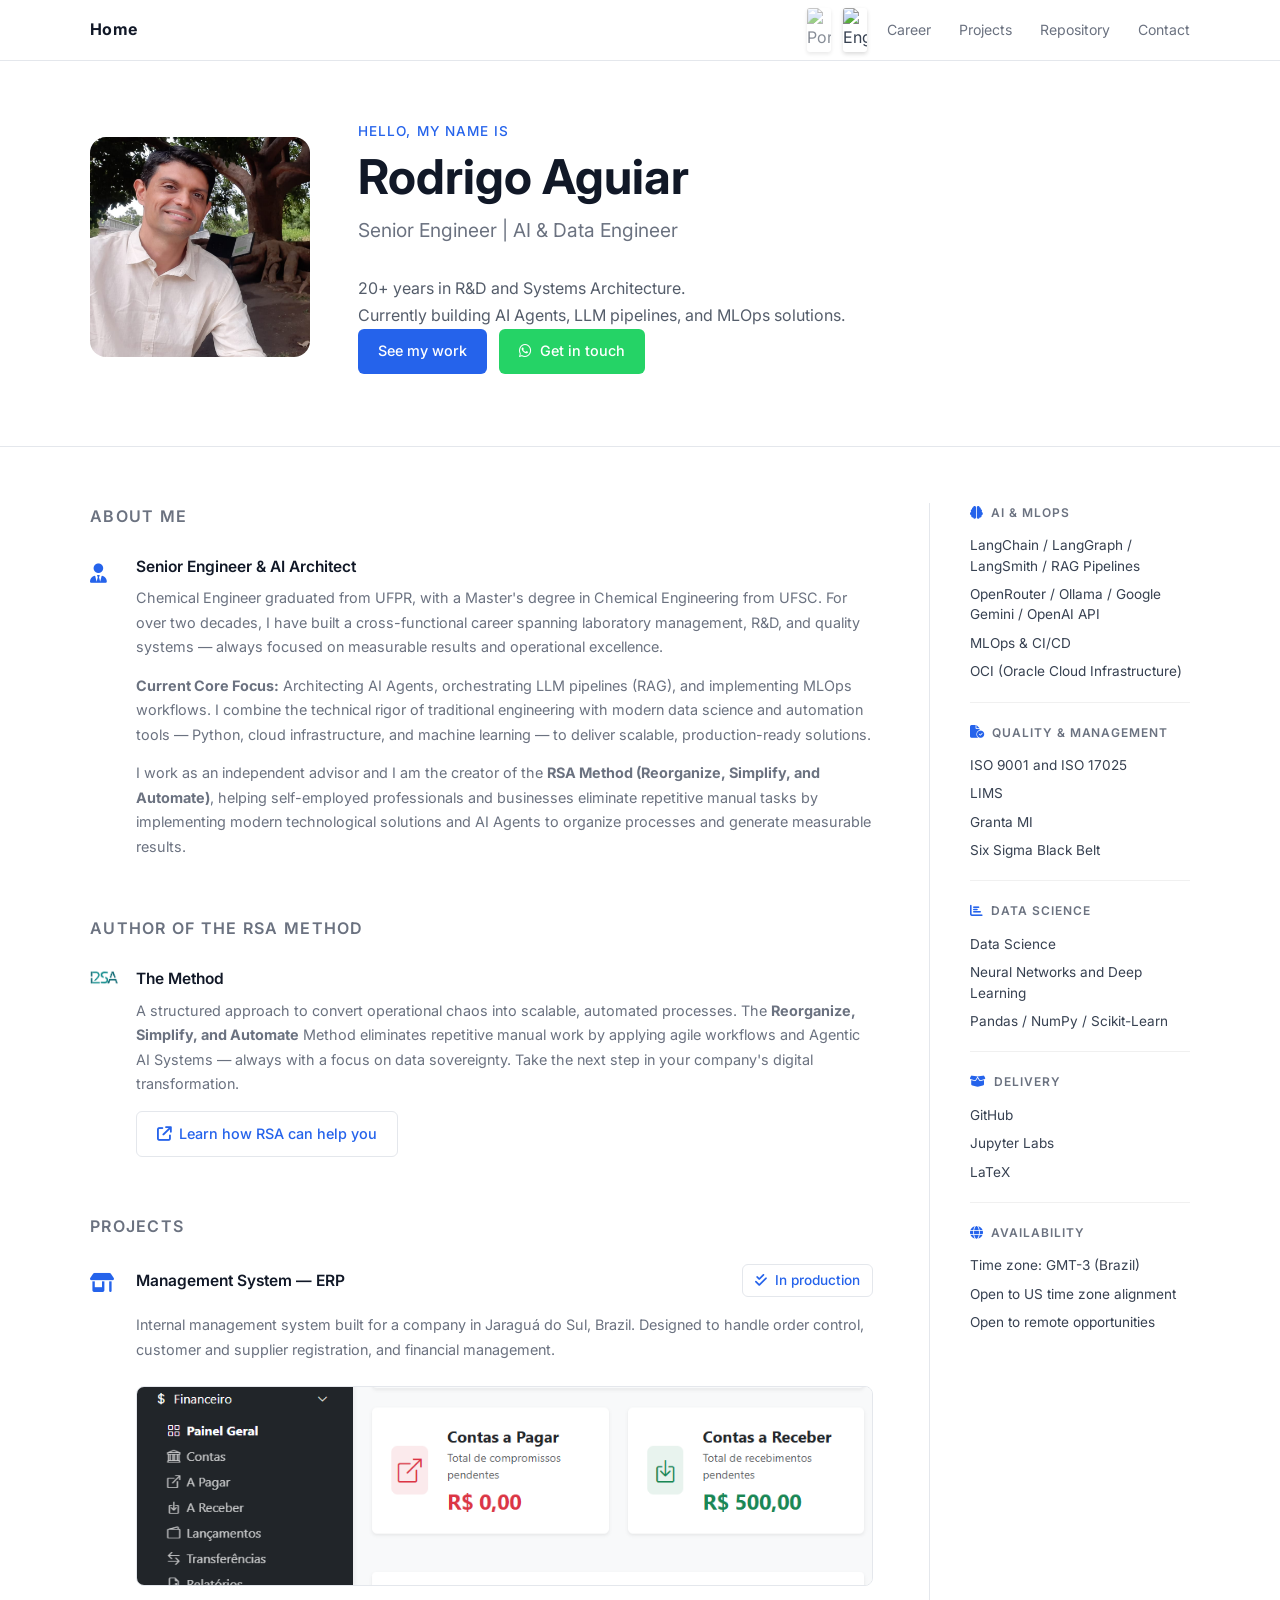
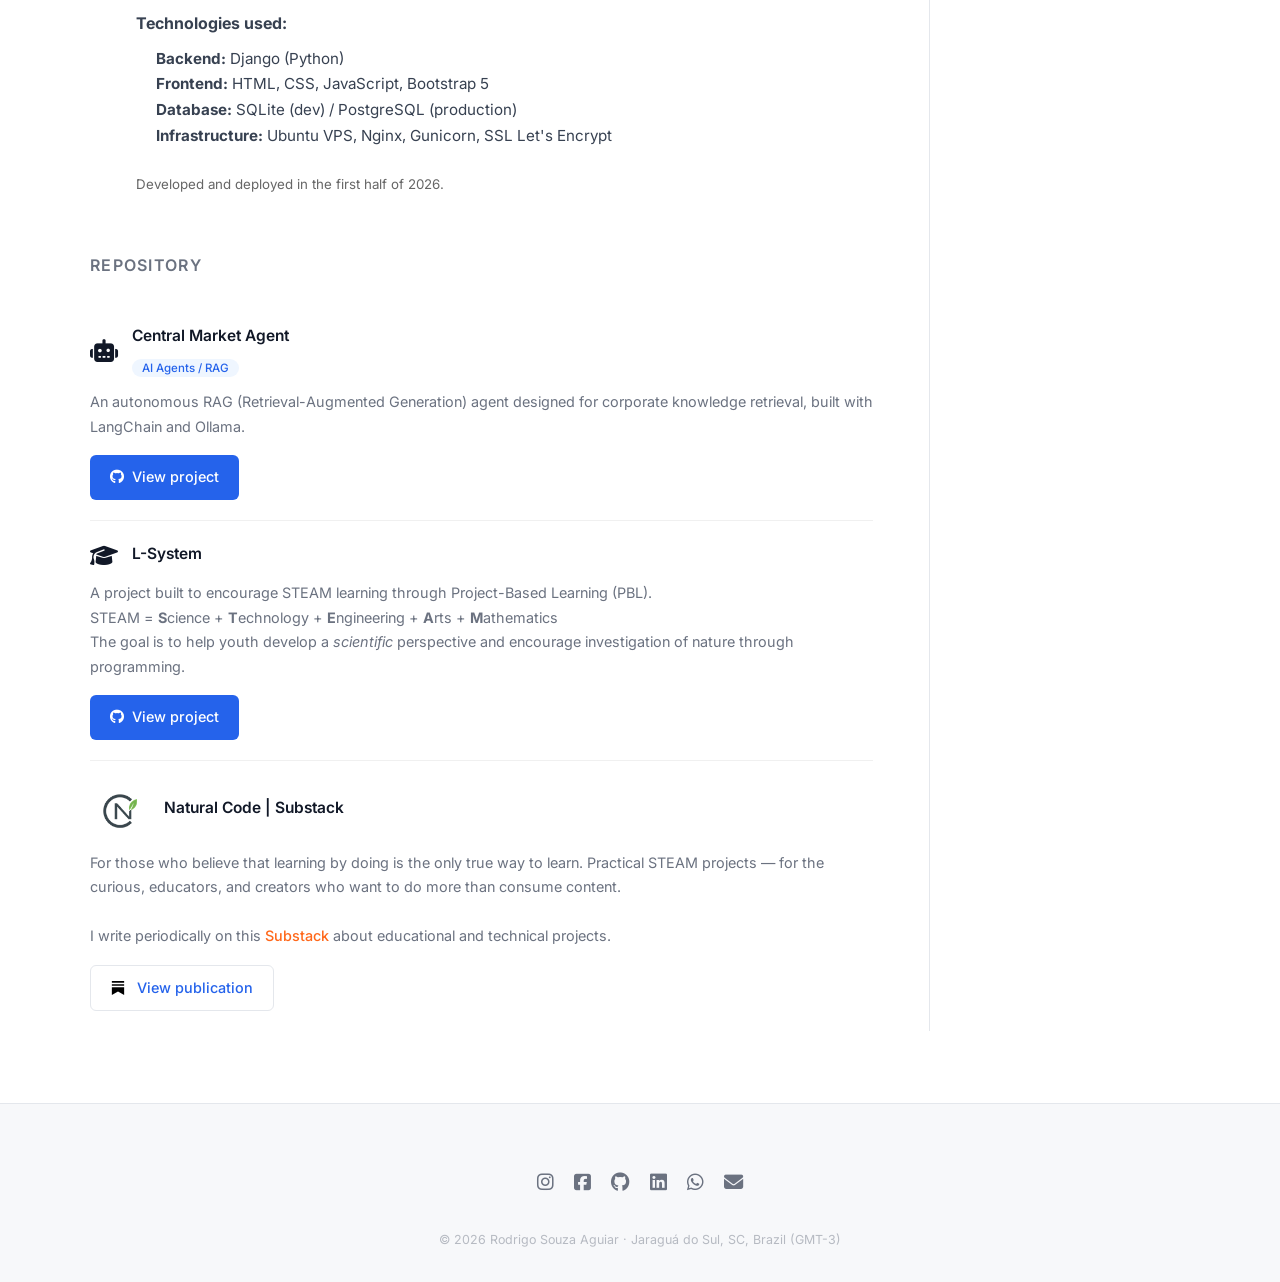
==== en/index.html @ 1381b33f "feat: creation of EN version and global updates." ====
<!DOCTYPE html>
<html lang="en">

<head>
  <meta charset="UTF-8" />
  <meta name="viewport" content="width=device-width, initial-scale=1.0" />
  <title>Rodrigo S. Aguiar | AI & Data Engineer</title>
  <link rel="preconnect" href="https://fonts.googleapis.com" />
  <link rel="preconnect" href="https://fonts.gstatic.com" crossorigin />
  <link href="https://fonts.googleapis.com/css2?family=Inter:wght@300;400;500;600;700&display=swap" rel="stylesheet" />
  <link rel="stylesheet" href="https://cdnjs.cloudflare.com/ajax/libs/font-awesome/6.5.0/css/all.min.css" />
  <link rel="stylesheet" href="../style.css" />
  <meta name="description"
    content="Rodrigo Aguiar - Senior Engineer with 20+ years of experience, currently focused on AI Agents, LLM Orchestration, and MLOps. Chemical Engineer specialized in automation, data science, and quality systems. Open to remote opportunities." />

  <!-- Open Graph -->
  <meta property="og:title" content="Rodrigo S. Aguiar | AI & Data Engineer" />
  <meta property="og:description"
    content="Senior Engineer building AI Agents, MLOps pipelines, and scalable data solutions. 20+ years bridging R&D, Data Science, and Systems Architecture." />
  <meta property="og:type" content="website" />
  <meta property="og:url" content="https://raguiareng.github.io/portfolio/" />
  <meta property="og:image" content="https://raguiareng.github.io/portfolio/images/Rodrigo_Chile.png" />

  <!-- Google tag (gtag.js) -->
  <script async src="https://www.googletagmanager.com/gtag/js?id=G-W9BK12L6K0"></script>
  <script>
    window.dataLayer = window.dataLayer || [];
    function gtag() { dataLayer.push(arguments); }
    gtag('js', new Date());

    gtag('config', 'G-W9BK12L6K0');
  </script>

</head>

<body>

  <!-- ========== NAVBAR ========== -->
  <header class="navbar">
    <div class="container navbar__inner">
      <span class="navbar__logo"><a href="index.html">Home</a></span>

    <!-- SELETOR DE IDIOMAS -->
    <div class="lang-selector">
    <a href="../index.html" title="Portuguese" class="lang-selector__link">
        <img src="https://flagcdn.com/w40/br.png" srcset="https://flagcdn.com/w80/br.png 2x" alt="Portuguese" class="lang-selector__flag">
    </a>
    <a href="index.html" title="English" class="lang-selector__link lang-selector__link--active">
        <img src="https://flagcdn.com/w40/us.png" srcset="https://flagcdn.com/w80/us.png 2x" alt="English" class="lang-selector__flag">
    </a>
    </div>
    <!-- FIM SELETOR DE IDIOMAS -->

      <button class="navbar__toggle" aria-label="Open navigation menu">
        <i class="fa-solid fa-bars"></i>
      </button>

      <nav class="navbar__links">
        <a href="career.html">Career</a>
        <a href="#projeto">Projects</a>
        <a href="#repositorio">Repository</a>
        <a href="#contato">Contact</a>
      </nav>
    </div>
  </header>

  <!-- ========== HERO ========== -->
  <section class="hero">
    <div class="container hero__inner">

      <img src="../images/Rodrigo_Chile.png" alt="Profile photo of Rodrigo Aguiar" class="hero__photo" />

      <div class="hero__text">
        <p class="hero__greeting">Hello, my name is</p>
        <h1 class="hero__name">Rodrigo Aguiar</h1>
        <h2 class="hero__role">Senior Engineer | AI & Data Engineer</h2>
        <p class="hero__subtitle" style="margin-top: 0.5rem; opacity: 0.85;">
          20+ years in R&D and Systems Architecture.<br>Currently building AI Agents, LLM pipelines, and MLOps solutions.
        </p>
        <div class="hero__actions">
          <a href="#projeto" class="btn btn--primary">See my work</a>
          <a href="https://wa.me/5547992704018?text=Hello%20Rodrigo.%20I%20am%20contacting%20you%20through%20your%20website."
            target="_blank" rel="noopener noreferrer" class="btn btn--whatsapp">
            <i class="fa-brands fa-whatsapp"></i> Get in touch
          </a>
        </div>
      </div>

    </div>
  </section>

  <!-- ========== MAIN LAYOUT ========== -->
  <div class="container layout">

    <!-- ========== MAIN CONTENT ========== -->
    <main class="layout__main">

      <!-- ABOUT ME -->
      <section id="sobre" class="section">
        <h2 class="section__title">About Me</h2>

        <div class="project__card">
          <div class="project__card-body">
            <div class="project__icon"><i class="fa-solid fa-user-tie"></i></div>
            <div class="project__info">
              <h3>Senior Engineer & AI Architect</h3>
              <p>
                Chemical Engineer graduated from UFPR, with a Master's degree in Chemical Engineering
                from UFSC. For over two decades, I have built a cross-functional career spanning laboratory management, R&D, and quality systems — always focused on measurable results and operational excellence.
              </p>
              <p>
                <strong>Current Core Focus:</strong> Architecting AI Agents, orchestrating LLM pipelines (RAG), and implementing MLOps workflows. I combine the technical rigor of traditional engineering with modern data science and automation tools — Python, cloud infrastructure, and machine learning — to deliver scalable, production-ready solutions.
              </p>
              <p style="margin-bottom: 0;">
                I work as an independent advisor and I am the creator of the <strong>RSA Method (Reorganize, Simplify, and
                  Automate)</strong>, helping self-employed professionals and businesses eliminate repetitive manual tasks by implementing modern technological solutions and AI Agents to organize processes and generate measurable results.
              </p>
            </div>
          </div>
        </div>
      </section>

      <!-- RSA Method -->
      <section id="rsa" class="section">
        <h2 class="section__title">Author of the RSA Method</h2>

        <div class="project__card">
          <div class="project__card-body">
            <div class="project__icon">
              <img src="../images/RSA_coloridoVerde.png" alt="RSA Method Logo"
                style="width: 100%; max-width: 70px; object-fit: contain;" />
            </div>
            <div class="project__info">
              <h3>The Method</h3>
              <p>
                A structured approach to convert operational chaos into scalable, automated processes. The
                <b>Reorganize, Simplify, and Automate</b> Method eliminates repetitive manual work by applying agile
                workflows and Agentic AI Systems — always with a focus on data sovereignty. Take the next step in your company's digital transformation.
              </p>
              <a href="https://rsa.ia.br" target="_blank" rel="noopener noreferrer" class="btn btn--outline">
                <i class="fa-solid fa-arrow-up-right-from-square"></i> Learn how RSA can help you
              </a>
            </div>
          </div>
        </div>
      </section>

      <!-- PROJECTS -->
      <section id="projeto" class="section">
        <h2 class="section__title">Projects</h2>

        <div class="project__card">
          <div class="project__card-body">
            <div class="project__icon"><i class="fa-solid fa-shop"></i></div>
            <div class="project__info">
              <div style="display: flex; justify-content: space-between; align-items: center; flex-wrap: wrap; gap: 10px; margin-bottom: 1rem;">
                <h3 style="margin: 0;">Management System — ERP</h3>
                <span class="btn btn--outline" style="pointer-events: none; padding: 0.25rem 0.75rem; font-size: 0.85rem;">
                  <i class="fa-solid fa-check-double"></i> In production
                </span>
              </div>

              <p>
                Internal management system built for a company in Jaraguá do Sul, Brazil. Designed to handle order control, customer and supplier registration, and financial management.
              </p>

              <img src="../images/ERP_img01.png" alt="Preview of the ERP Management System" class="project__image" style="margin: 1.5rem 0; width: 100%; border-radius: 8px;" />

              <div class="project__techs" style="margin-bottom: 1.5rem;">
                <h4 style="margin-bottom: 0.5rem; font-size: 1rem;">Technologies used:</h4>
                <ul style="padding-left: 1.25rem; font-size: 0.95rem;">
                  <li><strong>Backend:</strong> Django (Python)</li>
                  <li><strong>Frontend:</strong> HTML, CSS, JavaScript, Bootstrap 5</li>
                  <li><strong>Database:</strong> SQLite (dev) / PostgreSQL (production)</li>
                  <li><strong>Infrastructure:</strong> Ubuntu VPS, Nginx, Gunicorn, SSL Let's Encrypt</li>
                </ul>
              </div>

              <small style="color: var(--color-text-muted, #666); display: block; margin-top: 1rem;">
                Developed and deployed in the first half of 2026.
              </small>
            </div>
          </div>
        </div>

      </section>


      <!-- REPOSITORY -->
      <section id="repositorio" class="section">
        <h2 class="section__title">Repository</h2>

        <div class="repo__card">
          <div class="repo__header">
            <i class="fa-solid fa-robot repo__icon"></i>
            <div>
              <h3>Central Market Agent</h3>
              <span class="repo__tag">AI Agents / RAG</span>
            </div>
          </div>
          <p class="repo__desc">
            An autonomous RAG (Retrieval-Augmented Generation) agent designed for corporate knowledge retrieval, built with LangChain and Ollama.
          </p>
          <a href="https://github.com/RAguiarEng/central_market_agent" target="_blank" rel="noopener noreferrer"
            class="btn btn--primary">
            <i class="fa-brands fa-github"></i> View project
          </a>
        </div>

        <div class="repo__card" style="border-top: 1px solid var(--color-border-subtle);">
          <div class="repo__header">
            <i class="fa-solid fa-graduation-cap repo__icon"></i>
            <div>
              <h3>L-System</h3>
            </div>
          </div>
          <p class="repo__desc">
            A project built to encourage STEAM learning
            through Project-Based Learning (PBL).<br>
            STEAM = <b>S</b>cience + <b>T</b>echnology + <b>E</b>ngineering + <b>A</b>rts + <b>M</b>athematics<br>
            The goal is to help youth develop a <i>scientific</i> perspective and encourage investigation
            of nature through programming.
          </p>
          <a href="https://github.com/RAguiarEng/L-system" target="_blank" rel="noopener noreferrer"
            class="btn btn--primary">
            <i class="fa-brands fa-github"></i> View project
          </a>
        </div>

        <div class="repo__card" style="border-top: 1px solid var(--color-border-subtle);">
          <div class="repo__header">
            <img src="../images/logo_CN_peq.png" alt="Natural Code Logo" style="width: 60px;" />
            <div>
              <h3>Natural Code | Substack</h3>
            </div>
          </div>
          <p class="repo__desc">
            For those who believe that learning by doing is the only true way to learn. Practical STEAM projects — for the curious, educators, and creators who want to do more than consume content.<br><br>
            I write periodically on this <a href="https://codigonatural.substack.com/" target="_blank"
              rel="noopener noreferrer" style="color: #ff6719; font-weight: 500;">Substack</a> about educational and technical projects.
          </p>
          <a href="https://codigonatural.substack.com/" target="_blank" rel="noopener noreferrer"
            class="btn btn--outline">
            <img src="../images/substack.svg" alt="Substack Icon" style="width: 14px; margin-right: 4px;" /> View publication
          </a>
        </div>
      </section>

    </main>

    <!-- ========== SIDEBAR ========== -->
    <aside class="layout__sidebar">

      <!-- AI & MLOps -->
      <div class="sidebar__section">
        <h3 class="sidebar__title">
          <i class="fa-solid fa-brain"></i> AI & MLOps
        </h3>
        <ul class="sidebar__list">
          <li>LangChain / LangGraph / LangSmith / RAG Pipelines</li>
          <li>OpenRouter / Ollama / Google Gemini / OpenAI API</li>
          <li>MLOps & CI/CD</li>
          <li>OCI (Oracle Cloud Infrastructure)</li>
        </ul>
      </div>

      <!-- Quality and Management -->
      <div class="sidebar__section">
        <h3 class="sidebar__title">
          <i class="fa-solid fa-file-circle-check"></i> Quality & Management
        </h3>
        <ul class="sidebar__list">
          <li><a href="https://www.google.com/search?q=ISO+9001" target="_blank" rel="noopener noreferrer">ISO 9001</a>
            and
            <a href="https://www.google.com/search?q=ISO+17025" target="_blank" rel="noopener noreferrer">ISO 17025</a>
          </li>
          <li><a href="https://www.google.com/search?q=LIMS" target="_blank" rel="noopener noreferrer">LIMS</a></li>
          <li><a href="https://www.ansys.com/products/materials/granta-mi" target="_blank"
              rel="noopener noreferrer">Granta MI</a></li>
          <li><a href="https://drive.google.com/file/d/1ZN39htxQnaW3yod-qPVXDo5sMs_pYPU5/view?usp=sharing"
              target="_blank" rel="noopener noreferrer">Six Sigma Black Belt</a></li>
        </ul>
      </div>

      <!-- Data -->
      <div class="sidebar__section">
        <h3 class="sidebar__title">
          <i class="fa-solid fa-chart-bar"></i> Data Science
        </h3>
        <ul class="sidebar__list">
          <li><a href="https://www.credly.com/badges/82000226-1048-4f4b-bc90-7da1aff6fd20/linked_in_profile"
              target="_blank" rel="noopener noreferrer">Data Science</a></li>
          <li><a href="https://www.coursera.org/account/accomplishments/verify/BRV8FBGEFM7U" target="_blank"
              rel="noopener noreferrer">Neural Networks and Deep Learning</a></li>
          <li>Pandas / NumPy / Scikit-Learn</li>
        </ul>
      </div>

      <!-- Delivery -->
      <div class="sidebar__section">
        <h3 class="sidebar__title">
          <i class="fa-solid fa-box-open"></i> Delivery
        </h3>
        <ul class="sidebar__list">
          <li><a href="https://github.com/RAguiarEng" target="_blank" rel="noopener noreferrer">GitHub</a></li>
          <li><a href="https://www.google.com/search?q=what+can+I+develop+with+jupyter+labs" target="_blank"
              rel="noopener noreferrer">Jupyter
              Labs</a></li>
          <li><a href="https://www.google.com/search?q=what+does+LaTeX+code+do" target="_blank"
              rel="noopener noreferrer">LaTeX</a></li>
        </ul>
      </div>

      <!-- Availability -->
      <div class="sidebar__section">
        <h3 class="sidebar__title">
          <i class="fa-solid fa-globe"></i> Availability
        </h3>
        <ul class="sidebar__list">
          <li>Time zone: GMT-3 (Brazil)</li>
          <li>Open to US time zone alignment</li>
          <li>Open to remote opportunities</li>
        </ul>
      </div>

    </aside>

  </div>

  <!-- ========== FOOTER ========== -->
  <footer id="contato" class="footer">
    <div class="container footer__inner">

      <div class="footer__socials">
        <a href="https://www.instagram.com/rsaguiarbr/" target="_blank" rel="noopener noreferrer" title="Instagram">
          <i class="fa-brands fa-instagram"></i>
        </a>
        <a href="https://www.facebook.com/raguiar.eng/" target="_blank" rel="noopener noreferrer" title="Facebook">
          <i class="fa-brands fa-square-facebook"></i>
        </a>
        <a href="https://github.com/RAguiarEng" target="_blank" rel="noopener noreferrer" title="GitHub">
          <i class="fa-brands fa-github"></i>
        </a>
        <a href="https://linkedin.com/in/rsouzaaguiar/" target="_blank" rel="noopener noreferrer" title="LinkedIn">
          <i class="fa-brands fa-linkedin"></i>
        </a>
        <a href="https://wa.me/5547992704018?text=Hello%20Rodrigo.%20I%20am%20contacting%20you%20through%20your%20website."
          target="_blank" rel="noopener noreferrer" title="WhatsApp">
          <i class="fa-brands fa-whatsapp"></i>
        </a>
        <a href="mailto:raguiar.eng@gmail.com?subject=Contact%20via%20website" title="E-mail">
          <i class="fa-solid fa-envelope"></i>
        </a>
      </div>

      <p class="footer__copy">&copy; 2026 Rodrigo Souza Aguiar · Jaraguá do Sul, SC, Brazil (GMT-3)</p>
    </div>
  </footer>

  <!-- Link to JavaScript file -->
  <script src="../js/script_hamburguer.js"></script>

</body>

</html>
---- style.css ----
/* ============================================
   RESET & BASE
   ============================================ */
*,
*::before,
*::after {
  box-sizing: border-box;
  margin: 0;
  padding: 0;
}

:root {
  --color-bg: #ffffff;
  --color-bg-alt: #f7f8fa;
  --color-sidebar: #f0f2f5;
  --color-surface: #ffffff;
  --color-border: #e4e7ec;
  --color-border-subtle: #f0f0f0;
  --color-line-title: #9ca3af;
  --color-primary: #2563eb;
  --color-primary-h: #1d4ed8;
  --color-accent: #7c3aed;
  --color-whatsapp: #25d366;
  --color-whatsapp-h: #1ebe5a;
  --color-text: #374151;
  --color-muted: #6b7280;
  --color-footer-muted: #b6bac2;
  --color-heading: #111827;

  --font-main: 'Inter', sans-serif;

  --radius-sm: 6px;
  --radius-md: 12px;
  --radius-lg: 20px;
  --radius-img: 10px;

  --transition: 0.2s ease;
}

html {
  scroll-behavior: smooth;
}

body {
  font-family: var(--font-main);
  background-color: var(--color-bg);
  color: var(--color-text);
  line-height: 1.7;
  font-size: 1rem;
}

a {
  text-decoration: none;
  color: inherit;
}

ul {
  list-style: none;
}

img {
  max-width: 100%;
  display: block;
}

/* ============================================
   LAYOUT
   ============================================ */
.container {
  width: 90%;
  max-width: 1100px;
  margin: 0 auto;
}

.section {
  padding: 0 0 56px;
}

.section:last-child {
  padding-bottom: 0;
}

.section__title {
  font-size: 1rem;
  font-weight: 600;
  color: var(--color-muted);
  text-transform: uppercase;
  letter-spacing: 0.08em;
  margin-bottom: 24px;
}

/* ============================================
   BUTTONS
   ============================================ */
.btn {
  display: inline-flex;
  align-items: center;
  gap: 8px;
  padding: 10px 20px;
  border-radius: var(--radius-sm);
  font-size: 0.9rem;
  font-weight: 500;
  font-family: var(--font-main);
  cursor: pointer;
  border: none;
  transition: background var(--transition), color var(--transition), transform var(--transition);
}

.btn:hover {
  transform: translateY(-1px);
}

.btn--primary {
  background-color: var(--color-primary);
  color: #fff;
}

.btn--primary:hover {
  background-color: var(--color-primary-h);
}

.btn--outline {
  background: transparent;
  color: var(--color-primary);
  border: 1.5px solid var(--color-border);
}

.btn--outline:hover {
  border-color: var(--color-primary);
  background: #eff6ff;
}

.btn--whatsapp {
  background-color: var(--color-whatsapp);
  color: #fff;
}

.btn--whatsapp:hover {
  background-color: var(--color-whatsapp-h);
}

/* ============================================
   NAVBAR
   ============================================ */
.navbar {
  position: fixed;
  top: 0;
  left: 0;
  right: 0;
  z-index: 100;
  background-color: rgba(255, 255, 255, 0.92);
  backdrop-filter: blur(12px);
  border-bottom: 1px solid var(--color-border);
}

.navbar__inner {
  display: flex;
  align-items: center;
  justify-content: space-between;
  height: 60px;
}

.navbar__logo {
  font-size: 1rem;
  font-weight: 700;
  color: var(--color-heading);
  letter-spacing: 0.02em;
}

.navbar__links {
  display: flex;
  gap: 28px;
}

.navbar__links a {
  font-size: 0.88rem;
  color: var(--color-muted);
  transition: color var(--transition);
}

.navbar__links a:hover {
  color: var(--color-heading);
}

.navbar__toggle {
  display: none;
  /* Esconde o botão por padrão em telas grandes */
  background: none;
  border: none;
  font-size: 1.4rem;
  color: var(--color-heading);
  cursor: pointer;
  padding: 0;
  line-height: 1;
  z-index: 101;
  /* Garante que o botão fique acima do menu quando aberto */
}

/* =========================================
   LANGUAGE SELECTOR
========================================= */
.lang-selector {
  display: flex;
  align-items: center;
  gap: 12px;
  margin-left: auto; /* Empurra o seletor para a direita se houver espaço */
  margin-right: 20px; /* Espaço entre as bandeiras e o menu hamburguer (mobile) ou links (desktop) */
}

.lang-selector__link {
  display: inline-flex;
  transition: transform 0.2s ease, opacity 0.2s ease;
  opacity: 0.6; /* Deixa a bandeira não-selecionada um pouco mais apagada */
}

.lang-selector__link:hover {
  transform: translateY(-2px); /* Efeito de elevação ao passar o mouse */
  opacity: 0.9;
}

.lang-selector__link--active {
  opacity: 1; /* A bandeira do idioma atual fica com 100% de opacidade */
  pointer-events: none; /* Desativa o clique na bandeira do idioma que já está aberto */
}

.lang-selector__flag {
  width: 24px; /* Tamanho da bandeira */
  height: auto;
  border-radius: 3px; /* Cantos levemente arredondados */
  box-shadow: 0 2px 4px rgba(0, 0, 0, 0.15); /* Sombra sutil para destacar do fundo */
  object-fit: cover;
}

/* Ajuste Mobile: Se precisar diminuir margens em telas menores */
@media (max-width: 768px) {
  .lang-selector {
    margin-right: 15px;
    gap: 10px;
  }
}


/* ============================================
   HERO
   ============================================ */
.hero {
  padding: 120px 0 72px;
  background-color: var(--color-bg);
  border-bottom: 1px solid var(--color-border);
}

.hero__inner {
  display: flex;
  flex-direction: row;
  align-items: center;
  gap: 48px;
}

.hero__photo {
  width: 220px;
  height: 220px;
  object-fit: cover;
  border-radius: 16px;
  flex-shrink: 0;
}

.hero__greeting {
  font-size: 0.85rem;
  color: var(--color-primary);
  font-weight: 500;
  letter-spacing: 0.08em;
  text-transform: uppercase;
}

.hero__name {
  font-size: clamp(2rem, 5vw, 3rem);
  font-weight: 700;
  color: var(--color-heading);
  line-height: 1.15;
  margin: 6px 0 10px;
}

.hero__role {
  font-size: clamp(1rem, 2.2vw, 1.2rem);
  font-weight: 400;
  color: var(--color-muted);
  margin-bottom: 28px;
}

.accent {
  color: var(--color-accent);
}

.hero__actions {
  display: flex;
  flex-wrap: wrap;
  gap: 12px;
}

@media (max-width: 640px) {
  .hero__inner {
    flex-direction: column;
    align-items: flex-start;
  }

  .hero__photo {
    width: 160px;
    height: 160px;
  }
}

/* ============================================
   LAYOUT DUAS COLUNAS
   ============================================ */
.layout {
  display: grid;
  grid-template-columns: 1fr 260px;
  gap: 0;
  align-items: start;
  padding-top: 56px;
  padding-bottom: 72px;
}

.layout__main {
  padding-right: 56px;
  border-right: 1px solid var(--color-border);
}

/* ============================================
   SOLUÇÕES
   ============================================ */
.solution__card {
  display: flex;
  gap: 18px;
  align-items: flex-start;
  padding: 20px 0;
  border-bottom: 1px solid var(--color-border-subtle);
}

.solution__card:first-of-type {
  padding-top: 0;
}

.solution__card:last-of-type {
  border-bottom: none;
  padding-bottom: 0;
}

.solution__icon {
  font-size: 1.2rem;
  color: var(--color-primary);
  min-width: 28px;
  padding-top: 3px;
}

.solution__info h3 {
  font-size: 0.97rem;
  font-weight: 600;
  color: var(--color-heading);
  margin-bottom: 4px;
}

.solution__info p {
  font-size: 0.9rem;
  color: var(--color-muted);
  line-height: 1.7;
}

/* ============================================
   PROJETOS
   ============================================ */
.project__card {
  padding: 20px 0;
  border-bottom: 1px solid var(--color-border-subtle);
}

.project__card:first-of-type {
  padding-top: 0;
}

.project__card:last-of-type {
  border-bottom: none;
  padding-bottom: 0;
}

.project__card-body {
  display: flex;
  gap: 18px;
  align-items: flex-start;
}

.project__icon {
  font-size: 1.2rem;
  color: var(--color-primary);
  min-width: 28px;
  padding-top: 3px;
}

.project__info h3 {
  font-size: 0.97rem;
  font-weight: 600;
  color: var(--color-heading);
  margin-bottom: 6px;
}

.project__info p {
  font-size: 0.9rem;
  color: var(--color-muted);
  line-height: 1.7;
  margin-bottom: 14px;
}

.project__image {
  width: 100%;
  height: 200px;
  object-fit: cover;
  border-radius: var(--radius-img);
  margin: 16px 0 14px;
  border: 1px solid var(--color-border);
}

/* ============================================
   REPOSITÓRIO
   ============================================ */
.repo__card {
  padding: 20px 0;
}

.repo__header {
  display: flex;
  align-items: center;
  gap: 14px;
  margin-bottom: 10px;
}

.repo__icon {
  font-size: 1.4rem;
  color: var(--color-heading);
}

.repo__header h3 {
  font-size: 0.97rem;
  font-weight: 600;
  color: var(--color-heading);
  margin-bottom: 4px;
}

.repo__tag {
  font-size: 0.72rem;
  color: var(--color-primary);
  background: #eff6ff;
  padding: 2px 10px;
  border-radius: var(--radius-lg);
  font-weight: 500;
}

.repo__desc {
  font-size: 0.9rem;
  color: var(--color-muted);
  margin-bottom: 16px;
  line-height: 1.7;
}

/* ============================================
   SIDEBAR
   ============================================ */
.layout__sidebar {
  position: sticky;
  top: 80px;
  padding-left: 40px;
  display: flex;
  flex-direction: column;
}

.sidebar__section {
  padding: 20px 0;
  border-bottom: 1px solid var(--color-border-subtle);
}

.sidebar__section:first-child {
  padding-top: 0;
}

.sidebar__section:last-child {
  border-bottom: none;
}

.sidebar__title {
  font-size: 0.75rem;
  font-weight: 600;
  color: var(--color-muted);
  text-transform: uppercase;
  letter-spacing: 0.08em;
  margin-bottom: 12px;
  display: flex;
  align-items: center;
  gap: 7px;
}

.sidebar__title i {
  color: var(--color-primary);
  font-size: 0.8rem;
}

.sidebar__list {
  display: flex;
  flex-direction: column;
  gap: 8px;
}

.sidebar__list li {
  font-size: 0.85rem;
  color: var(--color-text);
  line-height: 1.5;
}

/* ============================================
   FOOTER
   ============================================ */
.footer {
  background-color: var(--color-bg-alt);
  border-top: 1px solid var(--color-border);
  padding: 48px 0 32px;
  text-align: center;
}

.footer__inner {
  display: flex;
  flex-direction: column;
  align-items: center;
  gap: 10px;
}

.footer__name {
  font-size: 1rem;
  font-weight: 700;
  color: var(--color-heading);
}

.footer__sub {
  font-size: 0.85rem;
  color: var(--color-muted);
}

.footer__socials {
  display: flex;
  gap: 20px;
  margin: 14px 0;
}

.footer__socials a {
  font-size: 1.2rem;
  color: var(--color-muted);
  transition: color var(--transition), transform var(--transition);
}

.footer__socials a:hover {
  color: var(--color-primary);
  transform: translateY(-2px);
}

.footer__socials a[href*="wa.me"]:hover {
  color: var(--color-whatsapp);
}

.footer__copy {
  font-size: 0.78rem;
  color: var(--color-footer-muted);
  margin-top: 6px;
}

/* ============================================
   RESPONSIVO
   ============================================ */
@media (max-width: 900px) {
  .layout {
    grid-template-columns: 1fr;
  }

  .layout__main {
    padding-right: 0;
    border-right: none;
    border-bottom: 1px solid var(--color-border);
    padding-bottom: 40px;
  }

  .layout__sidebar {
    position: static;
    padding-left: 0;
    padding-top: 40px;
    display: grid;
    grid-template-columns: repeat(auto-fit, minmax(180px, 1fr));
    gap: 0 32px;
  }

  /* Mostra o botão do menu hambúrguer em telas pequenas */
  .navbar__toggle {
    display: block;
  }

  /* NOVO: Esconde os links por padrão em telas pequenas e prepara para o menu mobile */
  .navbar__links {
    display: none;
    /* Esconde o menu por padrão */
    flex-direction: column;
    position: fixed;
    top: 0;
    right: 0;
    width: 180px;
    height: 100vh;
    background-color: var(--color-bg);
    /* Fundo do menu mobile */
    padding: 80px 20px 20px;
    /* Espaçamento superior para não cobrir o logo */
    box-shadow: -2px 0 10px rgba(0, 0, 0, 0.1);
    transition: transform 0.3s ease-in-out;
    transform: translateX(100%);
    /* Esconde o menu para a direita */
    z-index: 99;
    /* Fica abaixo do botão de toggle */
    align-items: flex-start;
    /* Alinha os itens à esquerda */
    gap: 20px;
    /* Espaçamento entre os links */
  }

  /* Classe para mostrar o menu mobile */
  .navbar__links--open {
    transform: translateX(0);
    /* Move o menu para a posição visível */
    display: flex;
    /* Garante que o menu seja exibido */
  }

  .navbar__links a {
    font-size: 1.2rem;
    /* Aumenta o tamanho da fonte para mobile */
    color: var(--color-heading);
    padding: 10px 0;
    width: 100%;
    border-bottom: 1px solid var(--color-border-subtle);
  }

  .navbar__links a:last-child {
    border-bottom: none;
  }

}

@media (max-width: 480px) {
  .hero__actions {
    flex-direction: column;
  }

  .btn {
    width: 100%;
    justify-content: center;
  }
}

/* ============================================
   PAGE HEADER (quemsou.html)
   ============================================ */
.page-header {
  padding: 100px 0 56px;
  border-bottom: 1px solid var(--color-border);
  background-color: var(--color-bg);
}

.page-header__inner {
  display: flex;
  flex-direction: row;
  align-items: center;
  gap: 48px;
}

.page-header__photo {
  width: 180px;
  height: 180px;
  object-fit: cover;
  border-radius: 16px;
  flex-shrink: 0;
  border: 1px solid var(--color-border);
}

/* ============================================
   SOBRE — PARÁGRAFOS
   ============================================ */
.about__paragraph {
  font-size: 0.95rem;
  color: var(--color-text);
  line-height: 1.8;
  margin-bottom: 16px;
}

.about__paragraph:last-child {
  margin-bottom: 0;
}

/* ============================================
   TIMELINE
   ============================================ */
.timeline {
  display: flex;
  flex-direction: column;
  gap: 0;
}

.timeline__item {
  display: flex;
  gap: 20px;
  padding: 20px 0;
  border-bottom: 1px solid var(--color-border-subtle);
}

.timeline__item:first-child {
  padding-top: 0;
}

.timeline__item:last-child {
  border-bottom: none;
  padding-bottom: 0;
}

.timeline__marker {
  width: 10px;
  height: 10px;
  min-width: 10px;
  background-color: var(--color-primary);
  border-radius: 50%;
  margin-top: 7px;
}

.timeline__content {
  display: flex;
  flex-direction: column;
  gap: 4px;
}

.timeline__period {
  font-size: 0.78rem;
  color: var(--color-primary);
  font-weight: 500;
  text-transform: uppercase;
  letter-spacing: 0.06em;
}

.timeline__title {
  font-size: 0.97rem;
  font-weight: 600;
  color: var(--color-heading);
  margin: 2px 0 6px;
}

.timeline__desc {
  font-size: 0.9rem;
  color: var(--color-muted);
  line-height: 1.7;
}

/* Lista principal de entregas dentro de um item da timeline */
.timeline__list {
  display: flex;
  flex-direction: column;
  gap: 20px;
  margin-top: 4px;
}

/* Cada entrega da lista principal */
.timeline__list>li {
  padding-left: 14px;
  border-left: 2px solid var(--color-border);
  font-size: 0.9rem;
  color: var(--color-muted);
  line-height: 1.75;
}

/* Rótulo em negrito de cada entrega */
.timeline__list>li>b {
  display: block;
  font-size: 0.9rem;
  font-weight: 600;
  color: var(--color-heading);
  margin-bottom: 4px;
}

/* Sublista de ferramentas (Pandas, Power BI, etc.) */
.timeline__sublist {
  display: flex;
  flex-direction: column;
  gap: 2px;
  margin-top: 8px;
  padding-left: 12px;
}

.timeline__sublist>li {
  font-size: 0.85rem;
  color: var(--color-muted);
  padding-left: 10px;
  position: relative;
}

.timeline__sublist>li::before {
  content: '–';
  position: absolute;
  left: 0;
  color: var(--color-border);
}

/* Links dentro da timeline */
.timeline__desc a,
.timeline__list a {
  color: var(--color-primary);
  font-weight: 500;
  border-bottom: 1px solid transparent;
  transition: border-color var(--transition);
}

.timeline__desc a:hover,
.timeline__list a:hover {
  border-bottom-color: var(--color-primary);
}

/* Lista de publicações (Graduação) */
.timeline__publications {
  display: flex;
  flex-direction: column;
  gap: 8px;
  margin-top: 10px;
}

.timeline__publications>li {
  font-size: 0.88rem;
  color: var(--color-muted);
  padding-left: 14px;
  border-left: 2px solid var(--color-border);
  line-height: 1.6;
}

.timeline__publications>li a {
  color: var(--color-primary);
  font-weight: 500;
  border-bottom: 1px solid transparent;
  transition: border-color var(--transition);
}

.timeline__publications>li a:hover {
  border-bottom-color: var(--color-primary);
}

/* ============================================
   NAVBAR — LINK ATIVO
   ============================================ */
.navbar__link--active {
  color: var(--color-heading) !important;
  font-weight: 500;
}

/* ============================================
   RESPONSIVO — PAGE HEADER
   ============================================ */
@media (max-width: 640px) {
  .page-header__inner {
    flex-direction: column;
    align-items: flex-start;
  }

  .page-header__photo {
    width: 130px;
    height: 130px;
  }
}

/* ============================================
   AGE PROGRESS BAR
   ============================================ */
.age-bar__wrapper {
  margin-top: 12px;
}

.age-bar__labels {
  display: flex;
  justify-content: space-between;
  align-items: center;
  margin-bottom: 6px;
}

.age-bar__labels span {
  font-size: 0.8rem;
  font-weight: 600;
  color: var(--color-muted);
}

.age-bar__track {
  position: relative;
  height: 6px;
  background-color: var(--color-border);
  border-radius: 3px;
  overflow: visible;
}

.age-bar__fill {
  height: 100%;
  background-color: var(--color-primary);
  border-radius: 3px 0 0 3px;
  transition: width 1s ease;
}

.age-bar__ticks {
  position: absolute;
  top: 0;
  left: 0;
  width: 100%;
  height: 100%;
  display: flex;
  justify-content: space-between;
  align-items: center;
  padding: 0 2px;
  pointer-events: none;
}

.age-bar__ticks span {
  display: block;
  width: 1px;
  height: 10px;
  background-color: var(--color-bg);
  opacity: 0.6;
  flex-shrink: 0;
}
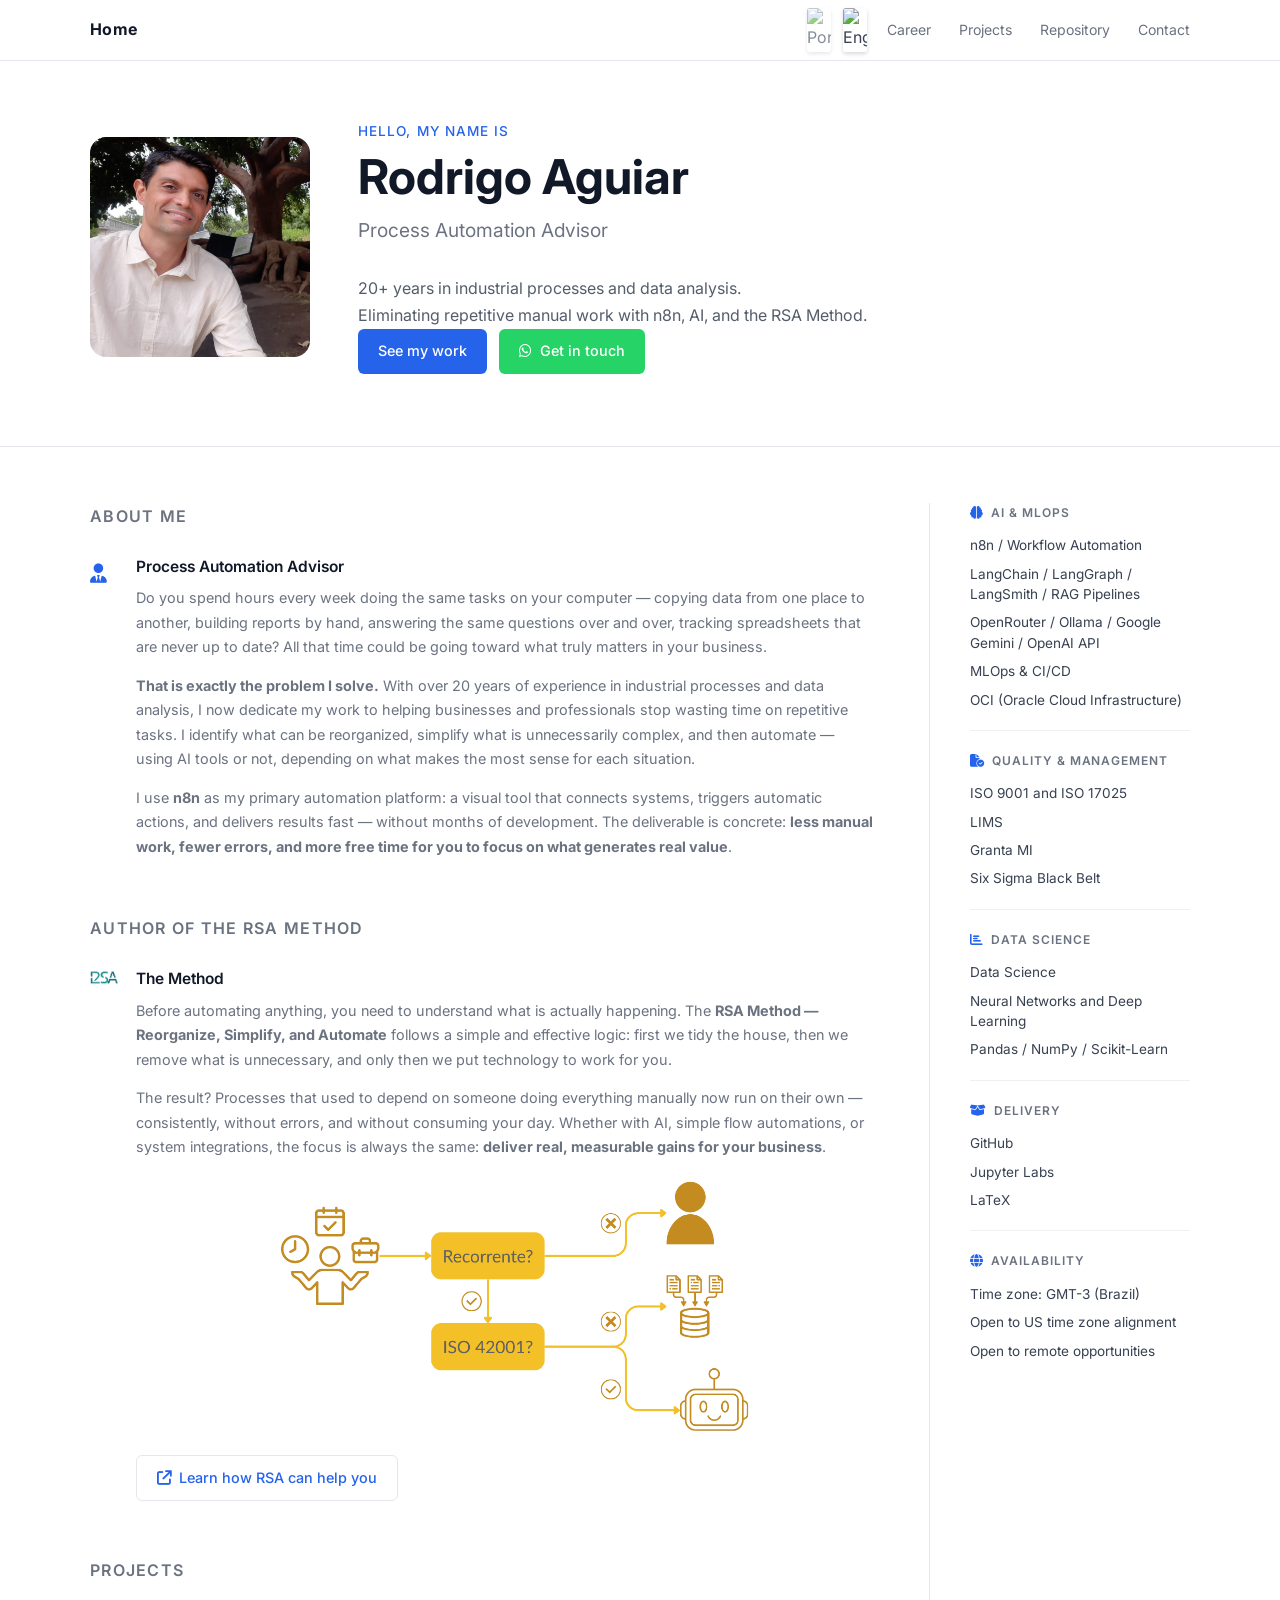
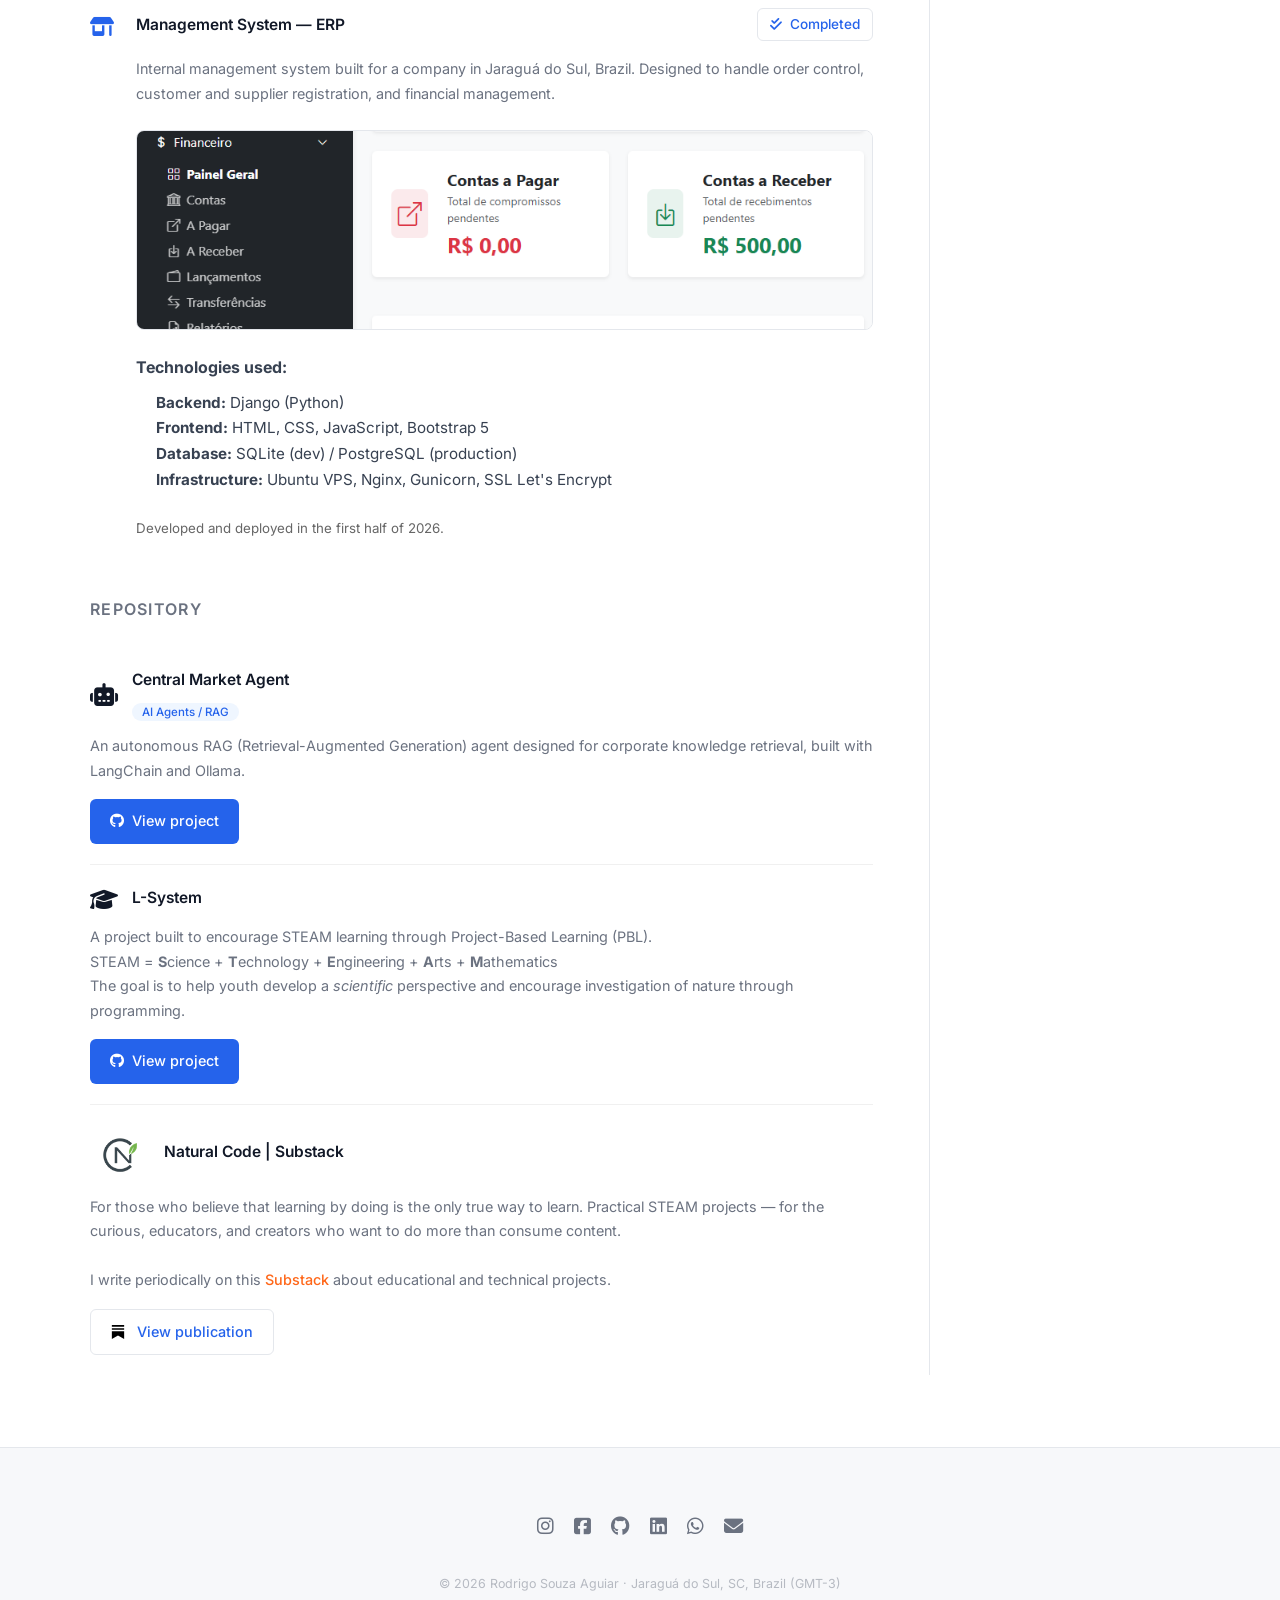
==== commit 1f236fa6: "fix: atualiza index en" ====
--- a/en/index.html
+++ b/en/index.html
@@ -4,22 +4,28 @@
 <head>
   <meta charset="UTF-8" />
   <meta name="viewport" content="width=device-width, initial-scale=1.0" />
-  <title>Rodrigo S. Aguiar | AI & Data Engineer</title>
+  <title>Rodrigo S. Aguiar | Process Automation Advisor</title>
   <link rel="preconnect" href="https://fonts.googleapis.com" />
   <link rel="preconnect" href="https://fonts.gstatic.com" crossorigin />
   <link href="https://fonts.googleapis.com/css2?family=Inter:wght@300;400;500;600;700&display=swap" rel="stylesheet" />
   <link rel="stylesheet" href="https://cdnjs.cloudflare.com/ajax/libs/font-awesome/6.5.0/css/all.min.css" />
   <link rel="stylesheet" href="../style.css" />
   <meta name="description"
-    content="Rodrigo Aguiar - Senior Engineer with 20+ years of experience, currently focused on AI Agents, LLM Orchestration, and MLOps. Chemical Engineer specialized in automation, data science, and quality systems. Open to remote opportunities." />
+    content="Rodrigo Aguiar — Process Automation Advisor. I help businesses and professionals eliminate repetitive manual tasks using n8n, AI, and the RSA Method (Reorganize, Simplify, and Automate). Jaraguá do Sul, SC, Brazil." />
+  <link rel="canonical" href="https://raguiar.eng.br/en/" />
+  <link rel="sitemap" type="application/xml" href="/sitemap.xml" />
 
   <!-- Open Graph -->
-  <meta property="og:title" content="Rodrigo S. Aguiar | AI & Data Engineer" />
+  <meta property="og:title" content="Rodrigo S. Aguiar | Process Automation Advisor" />
   <meta property="og:description"
-    content="Senior Engineer building AI Agents, MLOps pipelines, and scalable data solutions. 20+ years bridging R&D, Data Science, and Systems Architecture." />
+    content="Process Automation Advisor helping businesses eliminate repetitive manual work with n8n, AI, and the RSA Method. Fast delivery, measurable results." />
   <meta property="og:type" content="website" />
-  <meta property="og:url" content="https://raguiareng.github.io/portfolio/" />
-  <meta property="og:image" content="https://raguiareng.github.io/portfolio/images/Rodrigo_Chile.png" />
+  <meta property="og:url" content="https://raguiar.eng.br/en/" />
+  <meta property="og:image" content="https://raguiar.eng.br/images/Rodrigo_Chile.png" />
+
+  <!-- hreflang -->
+  <link rel="alternate" hreflang="pt-BR" href="https://raguiar.eng.br/" />
+  <link rel="alternate" hreflang="en" href="https://raguiar.eng.br/en/" />
 
   <!-- Google tag (gtag.js) -->
   <script async src="https://www.googletagmanager.com/gtag/js?id=G-W9BK12L6K0"></script>
@@ -40,17 +46,18 @@
     <div class="container navbar__inner">
       <span class="navbar__logo"><a href="index.html">Home</a></span>
 
-    <!-- SELETOR DE IDIOMAS -->
-    <div class="lang-selector">
-    <a href="../index.html" title="Portuguese" class="lang-selector__link">
-        <img src="https://flagcdn.com/w40/br.png" srcset="https://flagcdn.com/w80/br.png 2x" alt="Portuguese" class="lang-selector__flag">
-    </a>
-    <a href="index.html" title="English" class="lang-selector__link lang-selector__link--active">
-        <img src="https://flagcdn.com/w40/us.png" srcset="https://flagcdn.com/w80/us.png 2x" alt="English" class="lang-selector__flag">
-    </a>
-    </div>
-    <!-- FIM SELETOR DE IDIOMAS -->
-
+      <!-- LANGUAGE SELECTOR -->
+      <div class="lang-selector">
+        <a href="../index.html" title="Portuguese" class="lang-selector__link">
+          <img src="https://flagcdn.com/w40/br.png" srcset="https://flagcdn.com/w80/br.png 2x" alt="Portuguese" class="lang-selector__flag">
+        </a>
+        <a href="index.html" title="English" class="lang-selector__link lang-selector__link--active">
+          <img src="https://flagcdn.com/w40/us.png" srcset="https://flagcdn.com/w80/us.png 2x" alt="English" class="lang-selector__flag">
+        </a>
+      </div>
+      <!-- END LANGUAGE SELECTOR -->
+
+      <!-- Hamburger menu button -->
       <button class="navbar__toggle" aria-label="Open navigation menu">
         <i class="fa-solid fa-bars"></i>
       </button>
@@ -73,9 +80,9 @@
       <div class="hero__text">
         <p class="hero__greeting">Hello, my name is</p>
         <h1 class="hero__name">Rodrigo Aguiar</h1>
-        <h2 class="hero__role">Senior Engineer | AI & Data Engineer</h2>
+        <h2 class="hero__role">Process Automation Advisor</h2>
         <p class="hero__subtitle" style="margin-top: 0.5rem; opacity: 0.85;">
-          20+ years in R&D and Systems Architecture.<br>Currently building AI Agents, LLM pipelines, and MLOps solutions.
+          20+ years in industrial processes and data analysis.<br>Eliminating repetitive manual work with n8n, AI, and the RSA Method.
         </p>
         <div class="hero__actions">
           <a href="#projeto" class="btn btn--primary">See my work</a>
@@ -103,17 +110,15 @@
           <div class="project__card-body">
             <div class="project__icon"><i class="fa-solid fa-user-tie"></i></div>
             <div class="project__info">
-              <h3>Senior Engineer & AI Architect</h3>
-              <p>
-                Chemical Engineer graduated from UFPR, with a Master's degree in Chemical Engineering
-                from UFSC. For over two decades, I have built a cross-functional career spanning laboratory management, R&D, and quality systems — always focused on measurable results and operational excellence.
-              </p>
-              <p>
-                <strong>Current Core Focus:</strong> Architecting AI Agents, orchestrating LLM pipelines (RAG), and implementing MLOps workflows. I combine the technical rigor of traditional engineering with modern data science and automation tools — Python, cloud infrastructure, and machine learning — to deliver scalable, production-ready solutions.
+              <h3>Process Automation Advisor</h3>
+              <p>
+                Do you spend hours every week doing the same tasks on your computer — copying data from one place to another, building reports by hand, answering the same questions over and over, tracking spreadsheets that are never up to date? All that time could be going toward what truly matters in your business.
+              </p>
+              <p>
+                <strong>That is exactly the problem I solve.</strong> With over 20 years of experience in industrial processes and data analysis, I now dedicate my work to helping businesses and professionals stop wasting time on repetitive tasks. I identify what can be reorganized, simplify what is unnecessarily complex, and then automate — using AI tools or not, depending on what makes the most sense for each situation.
               </p>
               <p style="margin-bottom: 0;">
-                I work as an independent advisor and I am the creator of the <strong>RSA Method (Reorganize, Simplify, and
-                  Automate)</strong>, helping self-employed professionals and businesses eliminate repetitive manual tasks by implementing modern technological solutions and AI Agents to organize processes and generate measurable results.
+                I use <strong>n8n</strong> as my primary automation platform: a visual tool that connects systems, triggers automatic actions, and delivers results fast — without months of development. The deliverable is concrete: <strong>less manual work, fewer errors, and more free time for you to focus on what generates real value</strong>.
               </p>
             </div>
           </div>
@@ -133,10 +138,22 @@
             <div class="project__info">
               <h3>The Method</h3>
               <p>
-                A structured approach to convert operational chaos into scalable, automated processes. The
-                <b>Reorganize, Simplify, and Automate</b> Method eliminates repetitive manual work by applying agile
-                workflows and Agentic AI Systems — always with a focus on data sovereignty. Take the next step in your company's digital transformation.
-              </p>
+                Before automating anything, you need to understand what is actually happening. The
+                <b>RSA Method — Reorganize, Simplify, and Automate</b> follows a simple and effective logic:
+                first we tidy the house, then we remove what is unnecessary, and only then we put
+                technology to work for you.
+              </p>
+              <p>
+                The result? Processes that used to depend on someone doing everything manually now run
+                on their own — consistently, without errors, and without consuming your day. Whether with AI,
+                simple flow automations, or system integrations, the focus is always the same:
+                <strong>deliver real, measurable gains for your business</strong>.
+              </p>
+              <img
+                src="../images/Automatiza_retangular_branco.png"
+                alt="Illustration of the RSA Method automation flow"
+                style="width: 100%; max-width: 560px; display: block; margin: 1.25rem auto 1.5rem; border-radius: 10px; opacity: 0.92;"
+              />
               <a href="https://rsa.ia.br" target="_blank" rel="noopener noreferrer" class="btn btn--outline">
                 <i class="fa-solid fa-arrow-up-right-from-square"></i> Learn how RSA can help you
               </a>
@@ -153,19 +170,23 @@
           <div class="project__card-body">
             <div class="project__icon"><i class="fa-solid fa-shop"></i></div>
             <div class="project__info">
+              <!-- Header with Title and Status -->
               <div style="display: flex; justify-content: space-between; align-items: center; flex-wrap: wrap; gap: 10px; margin-bottom: 1rem;">
                 <h3 style="margin: 0;">Management System — ERP</h3>
                 <span class="btn btn--outline" style="pointer-events: none; padding: 0.25rem 0.75rem; font-size: 0.85rem;">
-                  <i class="fa-solid fa-check-double"></i> In production
+                  <i class="fa-solid fa-check-double"></i> Completed
                 </span>
               </div>
 
+              <!-- Description -->
               <p>
                 Internal management system built for a company in Jaraguá do Sul, Brazil. Designed to handle order control, customer and supplier registration, and financial management.
               </p>
 
+              <!-- Featured Image -->
               <img src="../images/ERP_img01.png" alt="Preview of the ERP Management System" class="project__image" style="margin: 1.5rem 0; width: 100%; border-radius: 8px;" />
 
+              <!-- Technologies -->
               <div class="project__techs" style="margin-bottom: 1.5rem;">
                 <h4 style="margin-bottom: 0.5rem; font-size: 1rem;">Technologies used:</h4>
                 <ul style="padding-left: 1.25rem; font-size: 0.95rem;">
@@ -176,6 +197,7 @@
                 </ul>
               </div>
 
+              <!-- Card Footer -->
               <small style="color: var(--color-text-muted, #666); display: block; margin-top: 1rem;">
                 Developed and deployed in the first half of 2026.
               </small>
@@ -254,20 +276,21 @@
       <!-- AI & MLOps -->
       <div class="sidebar__section">
         <h3 class="sidebar__title">
-          <i class="fa-solid fa-brain"></i> AI & MLOps
-        </h3>
-        <ul class="sidebar__list">
+          <i class="fa-solid fa-brain"></i> AI &amp; MLOps
+        </h3>
+        <ul class="sidebar__list">
+          <li>n8n / Workflow Automation</li>
           <li>LangChain / LangGraph / LangSmith / RAG Pipelines</li>
           <li>OpenRouter / Ollama / Google Gemini / OpenAI API</li>
-          <li>MLOps & CI/CD</li>
+          <li>MLOps &amp; CI/CD</li>
           <li>OCI (Oracle Cloud Infrastructure)</li>
         </ul>
       </div>
 
-      <!-- Quality and Management -->
-      <div class="sidebar__section">
-        <h3 class="sidebar__title">
-          <i class="fa-solid fa-file-circle-check"></i> Quality & Management
+      <!-- Quality & Management -->
+      <div class="sidebar__section">
+        <h3 class="sidebar__title">
+          <i class="fa-solid fa-file-circle-check"></i> Quality &amp; Management
         </h3>
         <ul class="sidebar__list">
           <li><a href="https://www.google.com/search?q=ISO+9001" target="_blank" rel="noopener noreferrer">ISO 9001</a>
@@ -282,7 +305,7 @@
         </ul>
       </div>
 
-      <!-- Data -->
+      <!-- Data Science -->
       <div class="sidebar__section">
         <h3 class="sidebar__title">
           <i class="fa-solid fa-chart-bar"></i> Data Science
@@ -304,8 +327,7 @@
         <ul class="sidebar__list">
           <li><a href="https://github.com/RAguiarEng" target="_blank" rel="noopener noreferrer">GitHub</a></li>
           <li><a href="https://www.google.com/search?q=what+can+I+develop+with+jupyter+labs" target="_blank"
-              rel="noopener noreferrer">Jupyter
-              Labs</a></li>
+              rel="noopener noreferrer">Jupyter Labs</a></li>
           <li><a href="https://www.google.com/search?q=what+does+LaTeX+code+do" target="_blank"
               rel="noopener noreferrer">LaTeX</a></li>
         </ul>
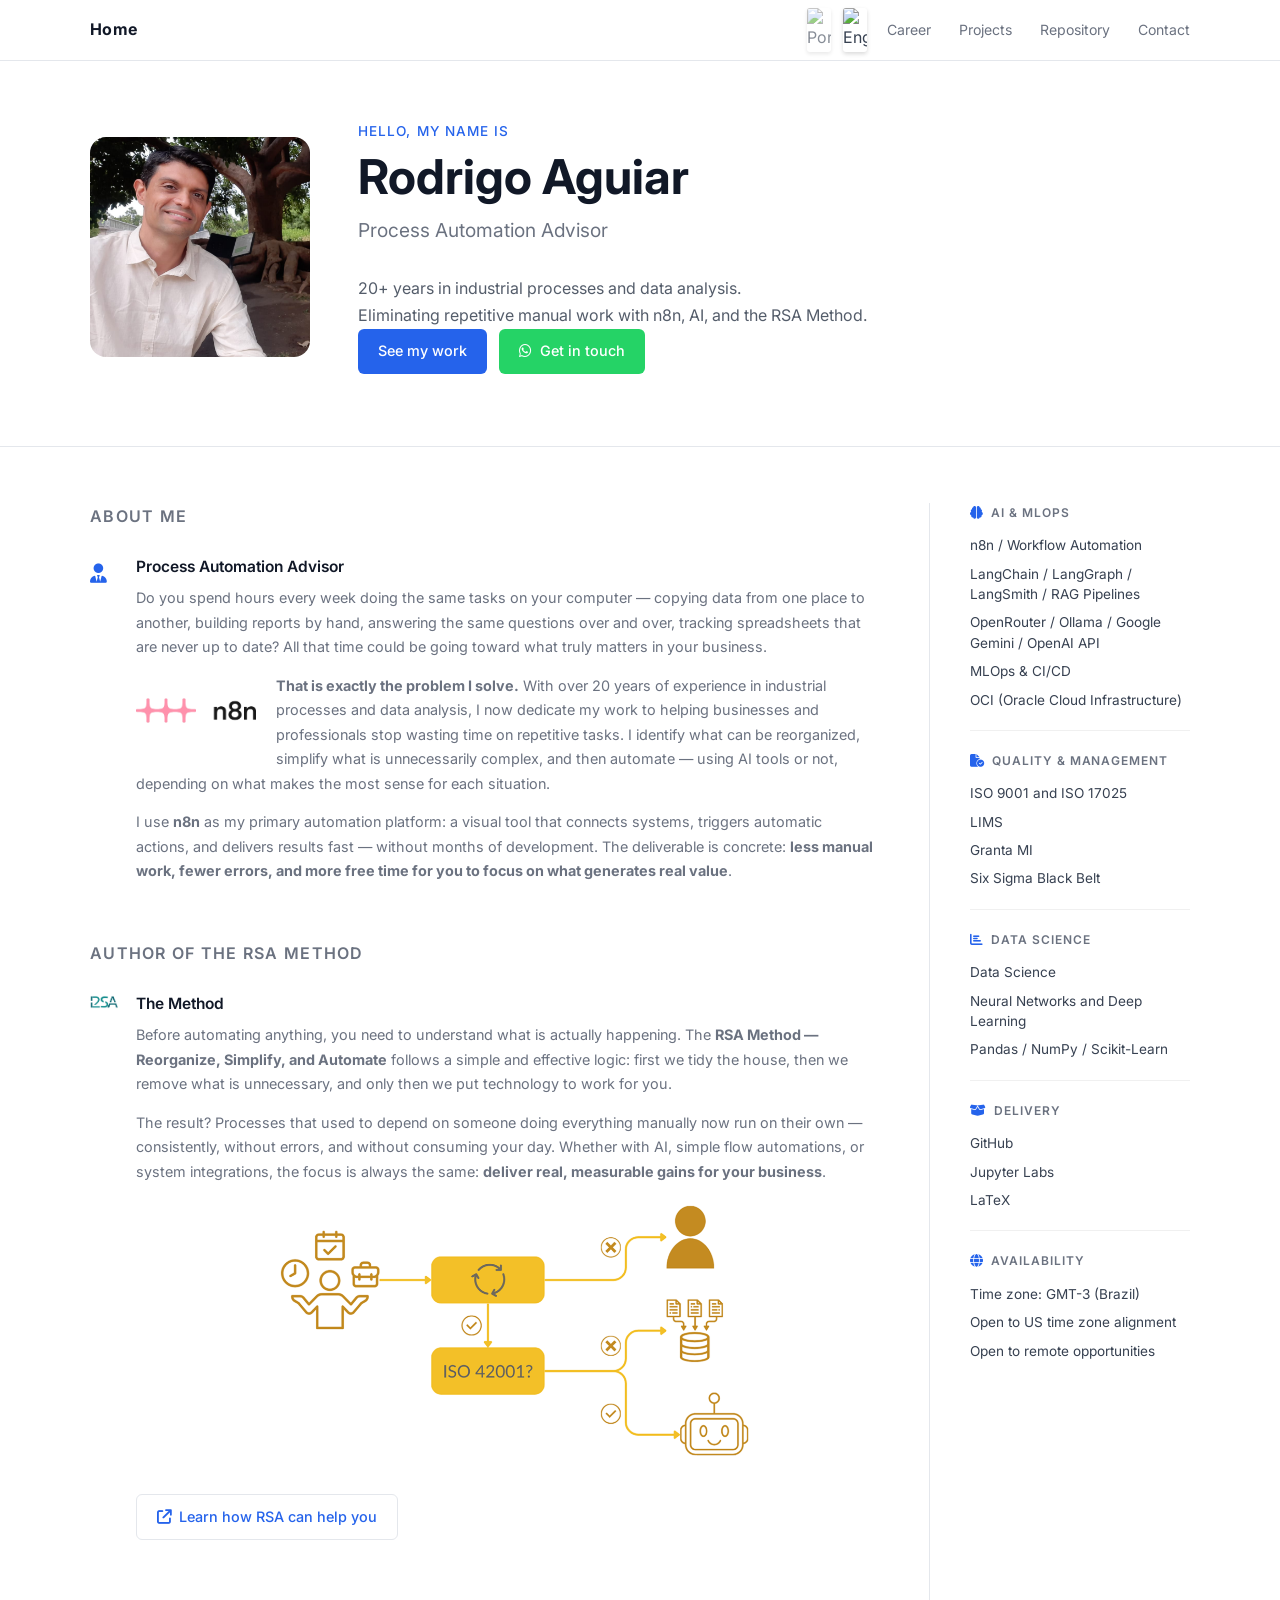
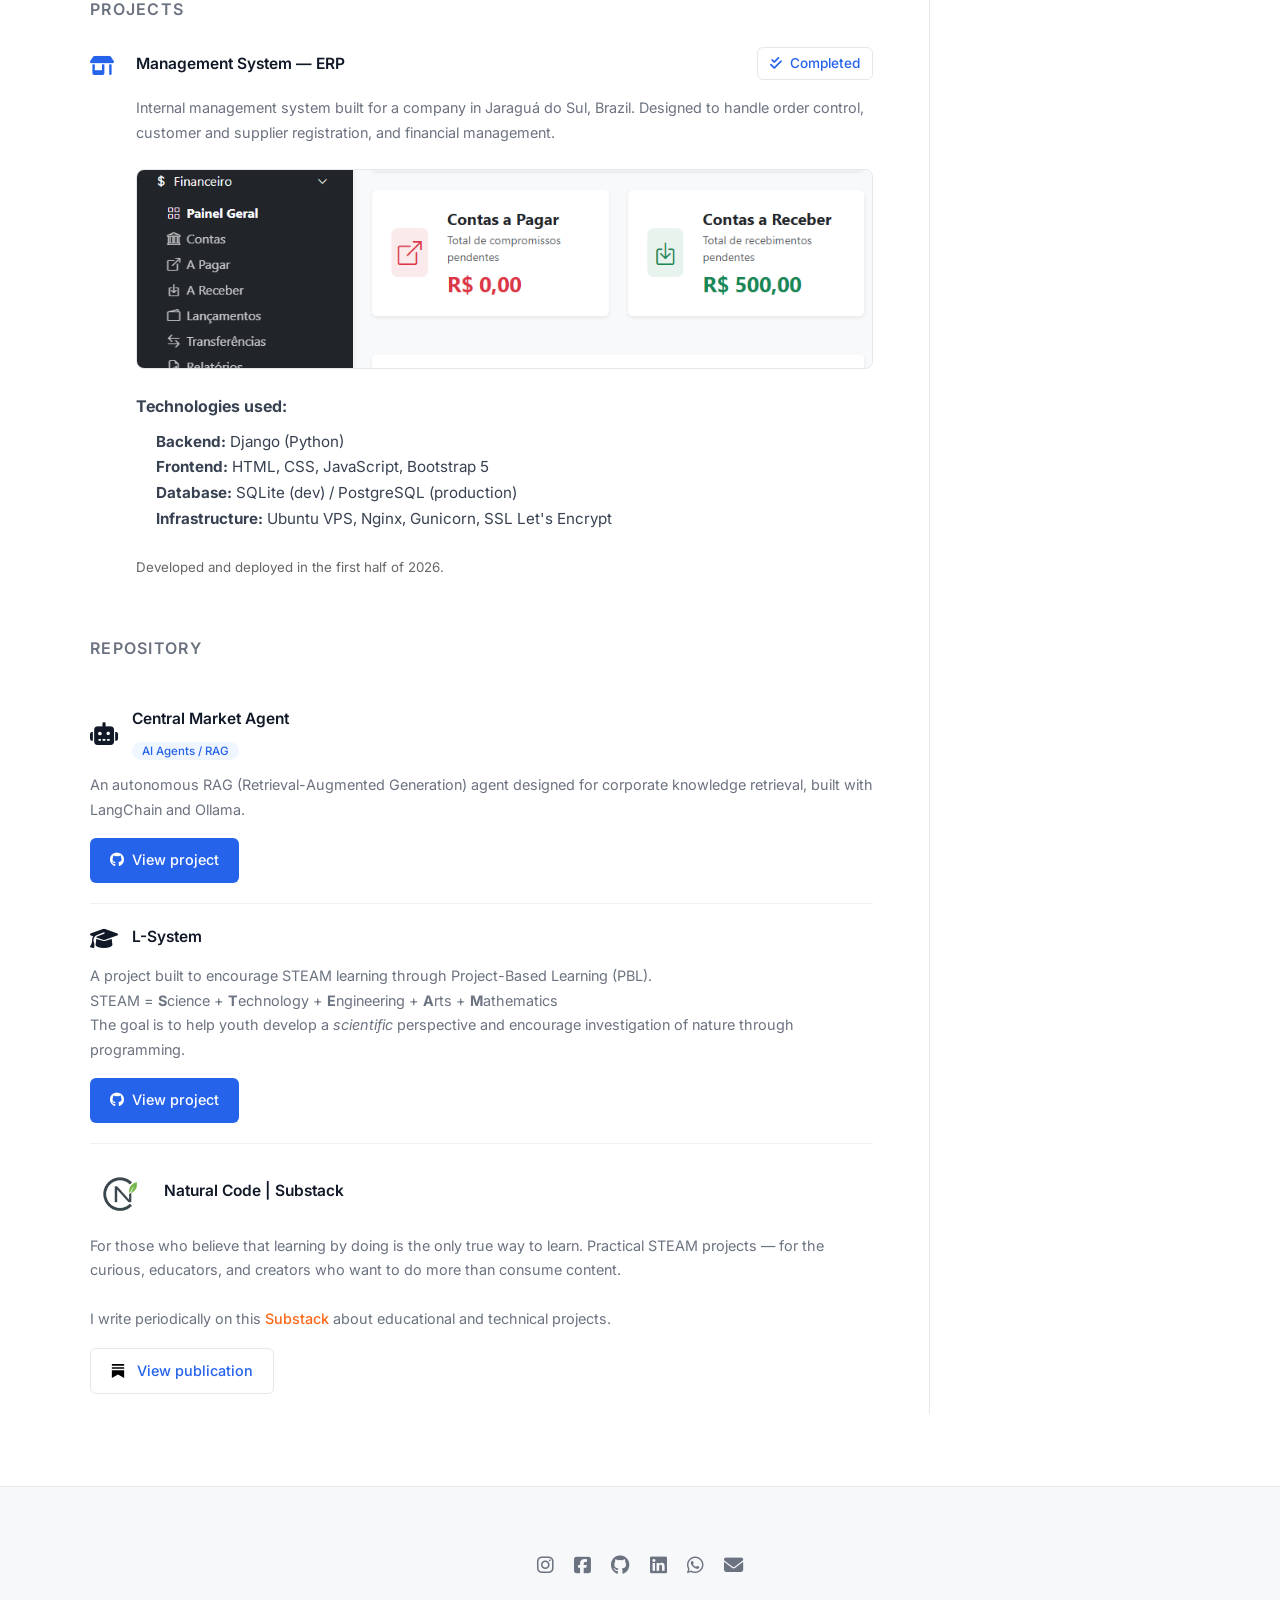
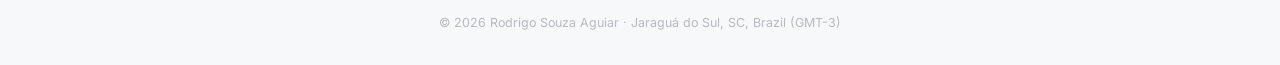
==== commit 1a701212: "Atualiza index, pr e en, e insere logo do n8n" ====
--- a/en/index.html
+++ b/en/index.html
@@ -114,7 +114,8 @@
               <p>
                 Do you spend hours every week doing the same tasks on your computer — copying data from one place to another, building reports by hand, answering the same questions over and over, tracking spreadsheets that are never up to date? All that time could be going toward what truly matters in your business.
               </p>
-              <p>
+              <p class="about__intro">
+                <img src="../images/logo_n8n.png" alt="n8n logo" class="about__logo" />
                 <strong>That is exactly the problem I solve.</strong> With over 20 years of experience in industrial processes and data analysis, I now dedicate my work to helping businesses and professionals stop wasting time on repetitive tasks. I identify what can be reorganized, simplify what is unnecessarily complex, and then automate — using AI tools or not, depending on what makes the most sense for each situation.
               </p>
               <p style="margin-bottom: 0;">
@@ -384,4 +385,4 @@
 
 </body>
 
-</html>+</html>
--- a/style.css
+++ b/style.css
@@ -686,6 +686,18 @@
 /* ============================================
    SOBRE — PARÁGRAFOS
    ============================================ */
+.about__intro {
+  display: flow-root;
+}
+
+.about__logo {
+  float: left;
+  width: 30%;
+  max-width: 120px;
+  height: auto;
+  margin: 0.3rem 1.25rem 0.75rem 0;
+}
+
 .about__paragraph {
   font-size: 0.95rem;
   color: var(--color-text);
@@ -926,4 +938,4 @@
   background-color: var(--color-bg);
   opacity: 0.6;
   flex-shrink: 0;
-}+}
